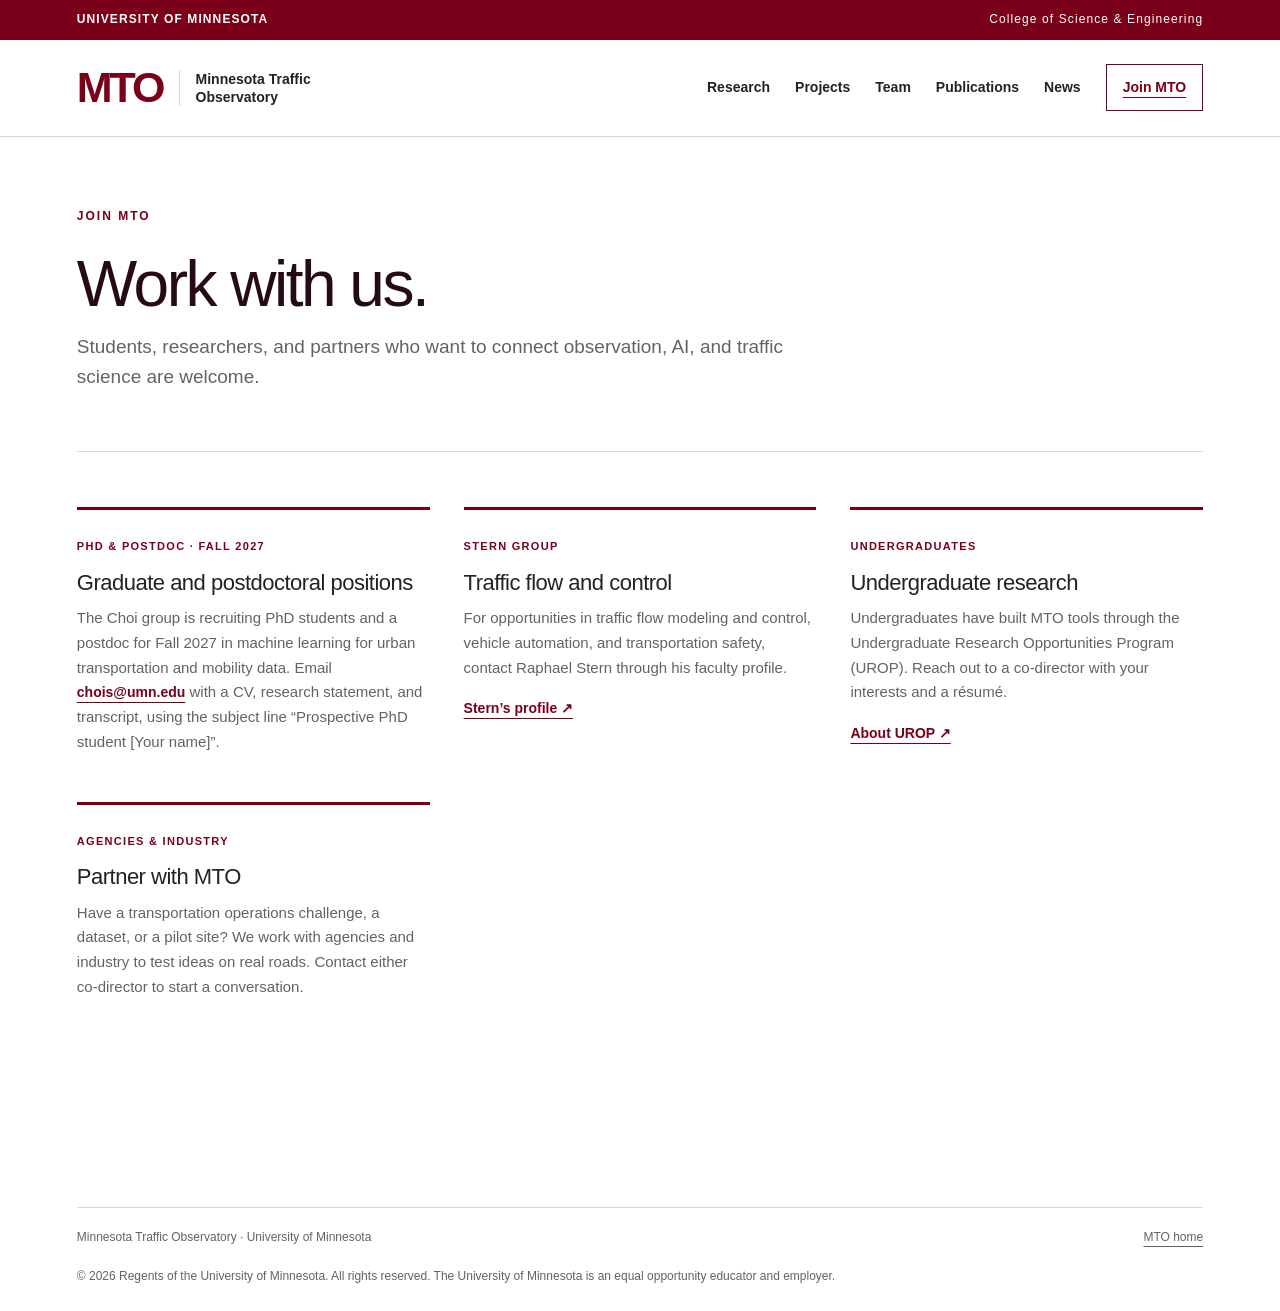
==== join.html @ 823ea44f "Add Projects, Team, Publications, News, and Join pages Content from both co-director groups: Choi-gr" ====
<!doctype html>
<html lang="en"><head><meta charset="utf-8"><meta name="viewport" content="width=device-width,initial-scale=1"><title>Join | Minnesota Traffic Observatory</title><meta name="description" content="Opportunities to join or partner with the Minnesota Traffic Observatory."><link rel="icon" type="image/svg+xml" href="data:image/svg+xml,%3Csvg xmlns='http://www.w3.org/2000/svg' viewBox='0 0 32 32'%3E%3Crect width='32' height='32' rx='5' fill='%237a0019'/%3E%3Cpath d='M8 24V8l8 10 8-10v16' fill='none' stroke='%23ffcc33' stroke-width='4'/%3E%3C/svg%3E"><link rel="stylesheet" href="style.css"></head>
<body><a class="skip" href="#main">Skip to content</a><div class="university"><div class="wrap"><a href="https://twin-cities.umn.edu/">UNIVERSITY OF MINNESOTA</a><span>College of Science &amp; Engineering</span></div></div>
<header><div class="wrap nav"><a class="brand" href="./"><b>MTO</b><span>Minnesota Traffic<br>Observatory</span></a><button class="menu" aria-expanded="false" aria-controls="navigation">Menu</button><nav id="navigation" aria-label="Main navigation"><a href="./#research">Research</a><a href="projects.html">Projects</a><a href="team.html">Team</a><a href="publications.html">Publications</a><a href="news.html">News</a><a class="nav-contact" href="join.html" aria-current="page">Join MTO</a></nav></div></header>
<main id="main">
<section class="wrap profile-head"><p class="eyebrow">JOIN MTO</p><h1>Work with us.</h1><p class="lead">Students, researchers, and partners who want to connect observation, AI, and traffic science are welcome.</p></section>
<div class="wrap page">
<div class="cards">
<article class="card"><span class="tag">PHD &amp; POSTDOC · FALL 2027</span><h3>Graduate and postdoctoral positions</h3><p>The Choi group is recruiting PhD students and a postdoc for Fall 2027 in machine learning for urban transportation and mobility data. Email <a href="mailto:chois@umn.edu">chois@umn.edu</a> with a CV, research statement, and transcript, using the subject line “Prospective PhD student [Your name]”.</p></article>
<article class="card"><span class="tag">STERN GROUP</span><h3>Traffic flow and control</h3><p>For opportunities in traffic flow modeling and control, vehicle automation, and transportation safety, contact Raphael Stern through his faculty profile.</p><a href="https://cse.umn.edu/cege/stern-raphael">Stern’s profile ↗</a></article>
<article class="card"><span class="tag">UNDERGRADUATES</span><h3>Undergraduate research</h3><p>Undergraduates have built MTO tools through the Undergraduate Research Opportunities Program (UROP). Reach out to a co-director with your interests and a résumé.</p><a href="https://ugresearch.umn.edu/opportunities/urop">About UROP ↗</a></article>
<article class="card"><span class="tag">AGENCIES &amp; INDUSTRY</span><h3>Partner with MTO</h3><p>Have a transportation operations challenge, a dataset, or a pilot site? We work with agencies and industry to test ideas on real roads. Contact either co-director to start a conversation.</p></article>
</div>
</div>
</main>
<footer><div class="wrap footer-bottom"><span>Minnesota Traffic Observatory · University of Minnesota</span><a href="./">MTO home</a></div><p class="wrap footer-legal">&copy; 2026 Regents of the University of Minnesota. All rights reserved. The University of Minnesota is an equal opportunity educator and employer.</p></footer><script src="script.js"></script></body></html>
---- style.css ----
:root{--maroon:#7a0019;--dark:#260b14;--gold:#ffcc33;--ink:#242125;--muted:#656167;--line:#ddd9db;--pale:#f5f4f4}*{box-sizing:border-box}html{scroll-behavior:smooth;scroll-padding-top:110px}body{margin:0;color:var(--ink);font-family:Arial,Helvetica,sans-serif;font-size:16px;line-height:1.65}a{color:inherit;text-underline-offset:5px}a:focus-visible,button:focus-visible,summary:focus-visible{outline:3px solid #d39c00;outline-offset:5px}.wrap{width:min(1280px,88%);margin:auto}.university{background:var(--maroon);color:#fff;font-size:12px;letter-spacing:1.1px}.university .wrap{display:flex;justify-content:space-between;padding:10px 0}.university a{text-decoration:none;font-weight:bold}header{background:#fff;position:sticky;top:0;z-index:20;border-bottom:1px solid var(--line)}.nav{display:flex;align-items:center;justify-content:space-between;min-height:96px;gap:24px}.brand{display:flex;align-items:center;gap:16px;text-decoration:none}.brand b{font-size:43px;line-height:1;letter-spacing:-3px;color:var(--maroon)}.brand b span{font-size:24px;color:#b28400;margin-left:3px}.brand>span{font-size:14px;line-height:1.3;font-weight:600;border-left:1px solid var(--line);padding-left:16px}nav{display:flex;align-items:center;gap:25px;font-size:14px;font-weight:600}nav a{text-decoration:none}nav a:hover{color:var(--maroon)}.nav-contact{border:1px solid var(--maroon);padding:11px 16px;color:var(--maroon)}.menu{display:none}.hero{position:relative;background:var(--dark);color:white;overflow:hidden}.hero-visual{position:absolute;inset:0;background:linear-gradient(90deg,rgba(38,11,20,.98) 0%,rgba(38,11,20,.87) 32%,rgba(38,11,20,.25) 75%,rgba(38,11,20,.15)),url("assets/hero.jpg");background-size:cover;background-position:center 70%}.hero-inner{position:relative;padding-top:72px}.eyebrow{font-size:12px;font-weight:bold;letter-spacing:2px;margin:0 0 25px;color:var(--maroon)}.gold{color:var(--gold)}h1,h2,h3,p{margin-top:0}h1{font-size:clamp(54px,6.5vw,90px);font-weight:500;letter-spacing:-4px;line-height:1.03;margin-bottom:28px}h1 em{font-family:Georgia,serif;font-weight:400;color:var(--gold)}.hero-copy{max-width:520px;font-size:18px;color:#eee4e7;line-height:1.7}.button{display:inline-block;text-decoration:none;padding:14px 23px;font-weight:bold;font-size:14px;margin-top:12px}.gold-button{background:var(--gold);color:var(--dark)}.button:hover{background:#ffdb68}.hero-bottom{margin-top:70px;display:flex;justify-content:space-between;border-top:1px solid #ffffff40;padding:23px 0;font-size:11px;letter-spacing:1.5px}.chapter-strip{background:#f3f0f1;border-bottom:1px solid var(--line)}.chapter-strip .wrap{display:flex;gap:24px;align-items:center;padding:21px 0}.chapter-tag{font-size:11px;font-weight:bold;letter-spacing:1px;color:var(--maroon);flex-shrink:0}.chapter-strip p{margin:0;font-size:15px}.chapter-strip a{margin-left:auto;font-size:13px;white-space:nowrap;color:var(--maroon)}.section{padding-top:100px;padding-bottom:100px}h2{font-size:clamp(33px,3.5vw,48px);font-weight:500;letter-spacing:-1.8px;line-height:1.15;margin-bottom:30px}.about{display:grid;grid-template-columns:1fr 1fr;gap:90px}.lead{font-size:21px;line-height:1.6}.about-copy>p:not(.lead){color:var(--muted)}.text-link{font-size:14px;font-weight:bold;color:var(--maroon)}.research{background:var(--pale)}.section-heading{display:flex;justify-content:space-between;gap:70px;align-items:end;margin-bottom:45px}.section-heading>p{max-width:370px;color:var(--muted)}.section-heading h2{margin-bottom:0}.research-grid{display:grid;grid-template-columns:repeat(3,1fr);background:#fff;border:1px solid var(--line)}.research-grid article{padding:32px;border-right:1px solid var(--line)}.research-grid article:last-child{border:0}.number{display:block;font-size:46px;font-family:Georgia,serif;color:var(--maroon);line-height:1;margin-bottom:40px}.topic{font-size:11px;font-weight:bold;letter-spacing:1.5px;color:var(--muted)}h3{font-size:26px;line-height:1.25;letter-spacing:-.5px;font-weight:500;margin:15px 0}.research-grid article>p{color:var(--muted);font-size:16px}details{margin-top:28px;border-top:1px solid var(--line);padding-top:17px}summary{cursor:pointer;font-size:14px;font-weight:bold;color:var(--maroon)}details p{font-size:15px;margin:16px 0 0;color:var(--muted)}.research-note{font-size:13px;color:var(--muted);margin:22px 0 0}.people{display:grid;grid-template-columns:1fr 1fr;gap:50px}.person{display:grid;grid-template-columns:170px 1fr;gap:25px}.portrait{height:230px;background:#e7e5e6;overflow:hidden}.portrait img{width:100%;height:100%;object-fit:cover;object-position:center top}.person-info .eyebrow{margin:0 0 8px;font-size:11px}.person h3{margin-top:0;font-size:27px}.position{font-size:14px;color:var(--maroon);margin-bottom:16px}.person-info>p:not(.eyebrow):not(.position){font-size:15px;color:var(--muted)}.person-links{display:flex;gap:18px;font-size:13px;font-weight:bold}.department{margin:45px 0 0;padding-top:23px;border-top:1px solid var(--line);font-size:13px;color:var(--muted)}.legacy{background:var(--maroon);color:white;padding:80px 0}.legacy-inner{display:grid;grid-template-columns:1fr 1fr;gap:90px}.legacy p:not(.eyebrow){color:#eadce0}.light-link{font-size:14px;color:var(--gold)}.resources{display:grid;grid-template-columns:repeat(3,1fr);gap:30px}.resources>a{text-decoration:none;border-top:3px solid var(--maroon);padding:25px 0}.resources>a:hover h3{text-decoration:underline}.resources span{font-size:11px;letter-spacing:1.3px;color:var(--maroon);font-weight:bold}.resources h3{font-size:24px}.resources p{color:var(--muted);font-size:15px}.connect{background:var(--gold);padding:70px 0}.connect-inner{display:grid;grid-template-columns:1.4fr 1fr;gap:100px;align-items:center}.connect h2{color:var(--dark)}.connect p:not(.eyebrow){max-width:580px}.contact-links{display:grid;gap:16px}.contact-links a{padding:20px;border:1px solid #260b1455;text-decoration:none;font-size:15px;font-weight:bold}.contact-links a:hover{background:#ffffff40}footer{padding:50px 0 0}.footer-top{display:flex;justify-content:space-between;align-items:start;gap:30px}.footer-top p,.footer-top>a:last-child{font-size:13px;color:var(--muted)}.footer-bottom{border-top:1px solid var(--line);margin-top:40px;padding:20px 0;display:flex;justify-content:space-between;font-size:12px;color:var(--muted)}.skip{position:fixed;top:-100px;left:15px;z-index:100;background:white;padding:10px}.skip:focus{top:10px}@media(min-width:1500px){.hero-inner{padding-top:90px}}@media(max-width:1050px){nav{gap:14px}.brand>span{display:none}.people{gap:30px}.person{grid-template-columns:130px 1fr}.portrait{height:190px}.about,.legacy-inner{gap:45px}.connect-inner{gap:40px}}@media(max-width:760px){.wrap{width:88%}.university .wrap>span{display:none}.nav{min-height:78px}.brand>span{display:block}.brand b{font-size:35px}.menu{display:block;border:1px solid var(--line);background:#fff;padding:10px 15px;color:var(--maroon);font:inherit;font-size:14px}nav{display:none;position:absolute;top:78px;left:0;right:0;background:#fff;padding:25px 6%;box-shadow:0 10px 20px #0001}nav.open{display:flex;flex-direction:column;align-items:stretch;gap:20px}.hero-inner{padding-top:50px}h1{font-size:57px;letter-spacing:-2.5px}.hero-copy{font-size:17px}.hero-bottom{margin-top:48px;font-size:10px}.hero-bottom span:last-child{display:none}.chapter-strip .wrap{display:block}.chapter-tag{display:block;margin-bottom:8px}.chapter-strip p{margin-bottom:8px}.section{padding-top:65px;padding-bottom:65px}.about,.legacy-inner,.connect-inner{grid-template-columns:1fr;gap:20px}.section-heading{display:block;margin-bottom:30px}.section-heading>p{margin-top:24px;max-width:none}.research-grid{grid-template-columns:1fr}.research-grid article{border-right:0;border-bottom:1px solid var(--line)}.number{margin-bottom:25px}.people{grid-template-columns:1fr;gap:40px}.person{grid-template-columns:120px 1fr;gap:20px}.portrait{height:170px}.person h3{font-size:25px}.person-links{flex-wrap:wrap;gap:12px}.resources{grid-template-columns:1fr;gap:12px}.legacy{padding:60px 0}.connect{padding:55px 0}.footer-top{flex-wrap:wrap}.footer-bottom{display:block}.footer-bottom span{display:block;margin-top:8px}}@media(prefers-reduced-motion:reduce){html{scroll-behavior:auto}}
.footer-legal{font-size:12px;color:var(--muted);margin:0 auto;padding:0 0 24px}
.profile-head{padding:70px 0 40px;border-bottom:1px solid var(--line)}.profile-head h1{color:var(--dark);font-size:clamp(44px,5vw,68px);letter-spacing:-2.5px;margin-bottom:14px}.profile-head .lead{max-width:760px;color:var(--muted);font-size:19px}.profile{display:grid;grid-template-columns:1fr 260px;gap:70px;padding-top:55px;padding-bottom:80px}.profile h2{font-size:28px;letter-spacing:-.5px;font-weight:500;margin:40px 0 14px}.profile h2:first-child{margin-top:0}.profile ul{padding-left:18px;color:var(--muted)}.profile li{margin-bottom:8px}.profile li strong{color:var(--ink)}.facts img{width:200px;display:block;margin-bottom:22px}.facts dl{font-size:14px;margin:0 0 20px}.facts dt{font-size:11px;font-weight:bold;letter-spacing:1.3px;color:var(--maroon);margin-top:14px}.facts dd{margin:2px 0 0}.facts a{display:block;font-size:14px;font-weight:bold;color:var(--maroon);margin-bottom:8px}.back{font-size:14px;font-weight:bold;color:var(--maroon)}@media(max-width:760px){.profile{grid-template-columns:1fr;gap:30px}.facts{order:-1}}
.page{padding-top:55px;padding-bottom:80px}.page>h2,.page .cards+h2{font-size:28px;letter-spacing:-.5px;font-weight:500;margin:50px 0 18px}.page>h2:first-child{margin-top:0}.cards{display:grid;grid-template-columns:repeat(auto-fill,minmax(290px,1fr));gap:10px 34px}.card{border-top:3px solid var(--maroon);padding:22px 0}.card .tag{font-size:11px;letter-spacing:1.3px;color:var(--maroon);font-weight:bold}.card h3{font-size:22px;margin:10px 0}.card p{color:var(--muted);font-size:15px}.card>a,.card p a{font-size:14px;font-weight:bold;color:var(--maroon)}.member h3{font-size:20px;margin:0 0 4px}.member h3 a{color:var(--maroon)}.member .position{font-size:14px;color:var(--maroon);margin-bottom:8px}.alumni{margin-top:45px;border-top:1px solid var(--line);padding-top:18px}.alumni ul{color:var(--muted);font-size:15px}.note{color:var(--muted);font-size:15px}.note a{color:var(--maroon);font-weight:bold}.pubs{list-style:none;padding:0;margin:0}.pubs li{padding:16px 0;border-bottom:1px solid var(--line)}.pubs .t{display:block;font-weight:bold;margin-bottom:4px}.pubs .t a{text-decoration:none}.pubs .t a:hover{color:var(--maroon);text-decoration:underline}.pubs .m{font-size:14px;color:var(--muted)}.grp{display:inline-block;font-size:10px;letter-spacing:1.2px;font-weight:bold;color:var(--maroon);border:1px solid;padding:0 6px;margin-left:8px}.news{list-style:none;padding:0;margin:0;max-width:900px}.news li{display:grid;grid-template-columns:120px 1fr;gap:24px;padding:22px 0;border-bottom:1px solid var(--line)}.news time{font-size:13px;font-weight:bold;color:var(--maroon);letter-spacing:.5px}.news h3{font-size:20px;margin:0 0 6px}.news p{color:var(--muted);margin:0}.news a{color:var(--maroon);font-weight:bold;font-size:14px}nav a[aria-current]{color:var(--maroon);text-decoration:underline}@media(max-width:760px){.news li{grid-template-columns:1fr;gap:4px}}
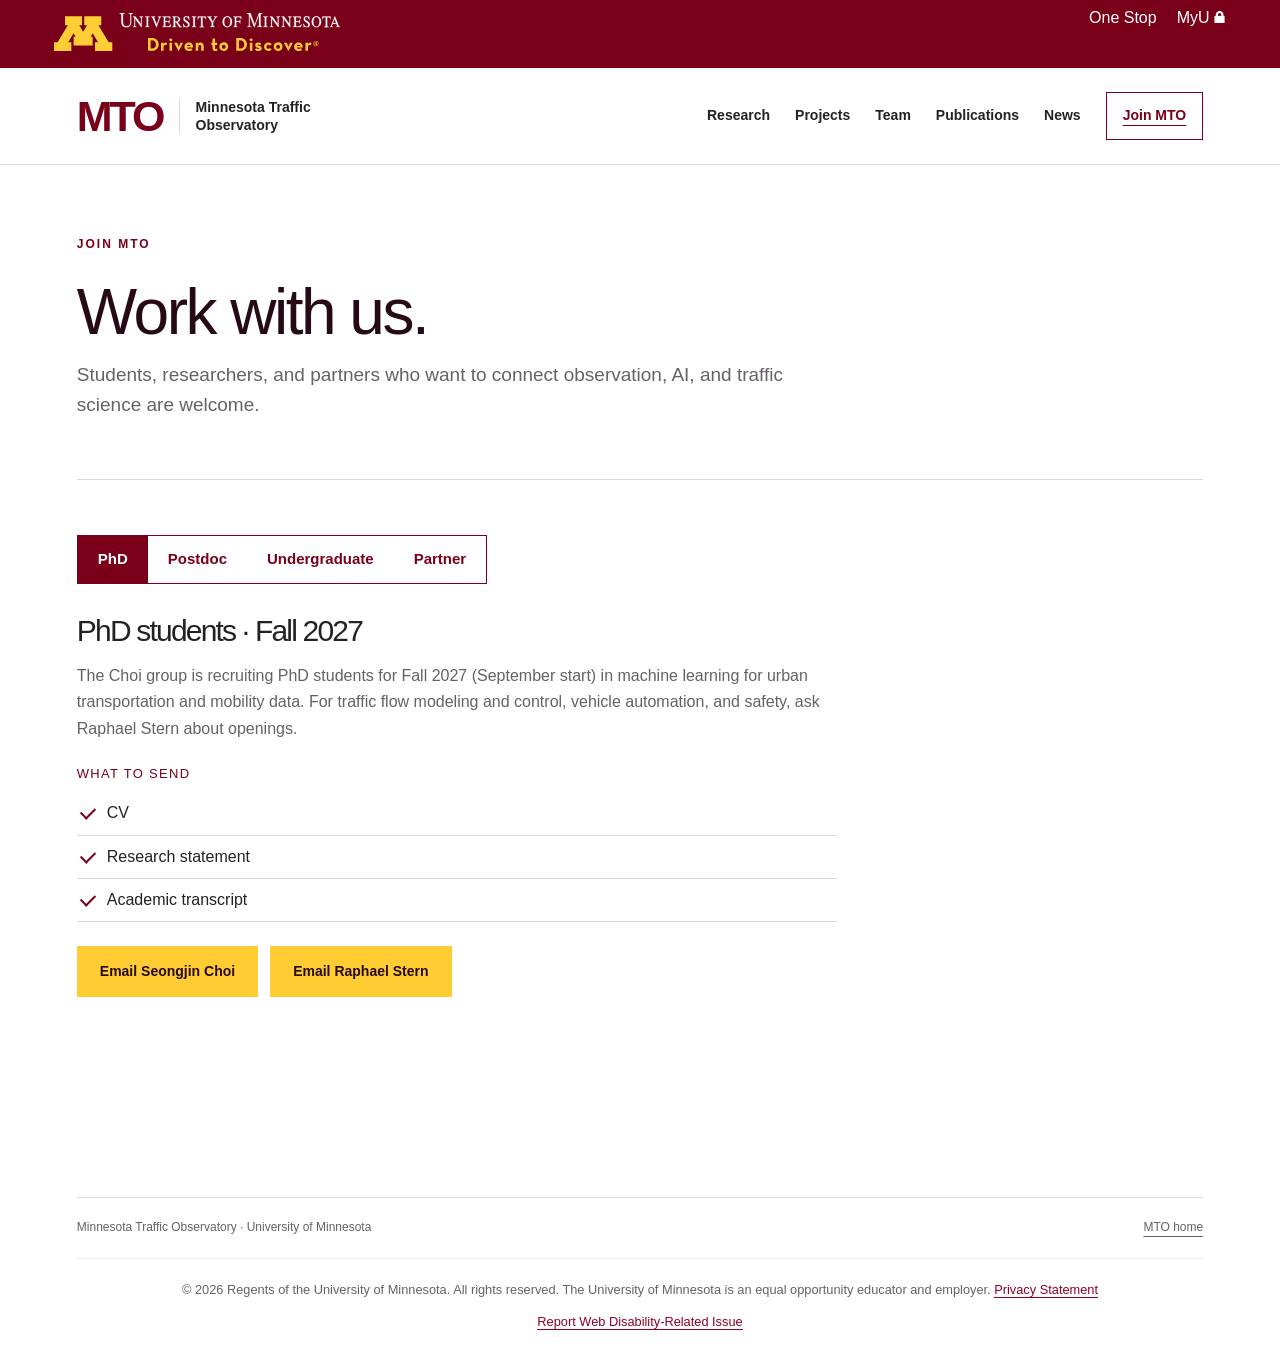
==== commit 97b92152: "UMN official header/footer; verified BibTeX; Join selector; collapsed completed projects - UMN (UMar" ====
--- a/join.html
+++ b/join.html
@@ -1,16 +1,23 @@
 <!doctype html>
-<html lang="en"><head><meta charset="utf-8"><meta name="viewport" content="width=device-width,initial-scale=1"><title>Join | Minnesota Traffic Observatory</title><meta name="description" content="Opportunities to join or partner with the Minnesota Traffic Observatory."><link rel="icon" type="image/svg+xml" href="data:image/svg+xml,%3Csvg xmlns='http://www.w3.org/2000/svg' viewBox='0 0 32 32'%3E%3Crect width='32' height='32' rx='5' fill='%237a0019'/%3E%3Cpath d='M8 24V8l8 10 8-10v16' fill='none' stroke='%23ffcc33' stroke-width='4'/%3E%3C/svg%3E"><link rel="stylesheet" href="style.css"></head>
-<body><a class="skip" href="#main">Skip to content</a><div class="university"><div class="wrap"><a href="https://twin-cities.umn.edu/">UNIVERSITY OF MINNESOTA</a><span>College of Science &amp; Engineering</span></div></div>
+<html lang="en"><head><meta charset="utf-8"><meta name="viewport" content="width=device-width,initial-scale=1"><title>Join | Minnesota Traffic Observatory</title><meta name="description" content="Opportunities to join or partner with the Minnesota Traffic Observatory."><link rel="icon" type="image/svg+xml" href="data:image/svg+xml,%3Csvg xmlns='http://www.w3.org/2000/svg' viewBox='0 0 32 32'%3E%3Crect width='32' height='32' rx='5' fill='%237a0019'/%3E%3Cpath d='M8 24V8l8 10 8-10v16' fill='none' stroke='%23ffcc33' stroke-width='4'/%3E%3C/svg%3E"><link rel="stylesheet" href="assets/umnhf/css/2015-tc.css"><link rel="stylesheet" href="style.css"></head>
+<body><header class="umnhf umnhf-background-maroon" id="umnhf-h" role="banner">
+<div id="skipLinks"><a href="#main">Main content</a></div>
+<div class="printer"><div class="left"></div><div class="right"><strong>University of Minnesota</strong><br>http://twin-cities.umn.edu/<br>612-625-5000</div></div>
+<div class="umnhf" id="umnhf-h-mast"><a class="umnhf" id="umnhf-h-logo" href="https://twin-cities.umn.edu/"><span>Go to the U of M home page</span></a>
+<ul class="umnhf" id="umnhf-h-ql"><li><a href="https://onestop.umn.edu/">One Stop</a></li><li class="umnhf"><a href="https://www.myu.umn.edu/">MyU <span></span></a></li></ul>
+<button class="umnhf" id="umnhf-m-search">Search</button></div>
+<div class="umnhf" id="umnhf-h-search" role="search"><script>(function(){var cx='002834015805923805805:c-0k--9bdkk';var g=document.createElement('script');g.async=true;g.src='https://cse.google.com/cse.js?cx='+cx;var s=document.getElementsByTagName('script')[0];s.parentNode.insertBefore(g,s);})();</script><gcse:searchbox-only></gcse:searchbox-only></div>
+</header>
 <header><div class="wrap nav"><a class="brand" href="./"><b>MTO</b><span>Minnesota Traffic<br>Observatory</span></a><button class="menu" aria-expanded="false" aria-controls="navigation">Menu</button><nav id="navigation" aria-label="Main navigation"><a href="./#research">Research</a><a href="projects.html">Projects</a><a href="team.html">Team</a><a href="publications.html">Publications</a><a href="news.html">News</a><a class="nav-contact" href="join.html" aria-current="page">Join MTO</a></nav></div></header>
 <main id="main">
 <section class="wrap profile-head"><p class="eyebrow">JOIN MTO</p><h1>Work with us.</h1><p class="lead">Students, researchers, and partners who want to connect observation, AI, and traffic science are welcome.</p></section>
 <div class="wrap page">
-<div class="cards">
-<article class="card"><span class="tag">PHD &amp; POSTDOC · FALL 2027</span><h3>Graduate and postdoctoral positions</h3><p>The Choi group is recruiting PhD students and a postdoc for Fall 2027 in machine learning for urban transportation and mobility data. Email <a href="mailto:chois@umn.edu">chois@umn.edu</a> with a CV, research statement, and transcript, using the subject line “Prospective PhD student [Your name]”.</p></article>
-<article class="card"><span class="tag">STERN GROUP</span><h3>Traffic flow and control</h3><p>For opportunities in traffic flow modeling and control, vehicle automation, and transportation safety, contact Raphael Stern through his faculty profile.</p><a href="https://cse.umn.edu/cege/stern-raphael">Stern’s profile ↗</a></article>
-<article class="card"><span class="tag">UNDERGRADUATES</span><h3>Undergraduate research</h3><p>Undergraduates have built MTO tools through the Undergraduate Research Opportunities Program (UROP). Reach out to a co-director with your interests and a résumé.</p><a href="https://ugresearch.umn.edu/opportunities/urop">About UROP ↗</a></article>
-<article class="card"><span class="tag">AGENCIES &amp; INDUSTRY</span><h3>Partner with MTO</h3><p>Have a transportation operations challenge, a dataset, or a pilot site? We work with agencies and industry to test ideas on real roads. Contact either co-director to start a conversation.</p></article>
-</div>
+<div class="swap join"><div class="seg join-seg" role="group" aria-label="I am interested in"><button type="button" data-show="phd" aria-pressed="true">PhD</button><button type="button" data-show="postdoc" aria-pressed="false">Postdoc</button><button type="button" data-show="undergrad" aria-pressed="false">Undergraduate</button><button type="button" data-show="partner" aria-pressed="false">Partner</button></div><section class="join-panel" id="phd" data-view="phd"><h2>PhD students · Fall 2027</h2><p>The Choi group is recruiting PhD students for Fall 2027 (September start) in machine learning for urban transportation and mobility data. For traffic flow modeling and control, vehicle automation, and safety, ask Raphael Stern about openings.</p><h3>What to send</h3><ul class="check"><li>CV</li><li>Research statement</li><li>Academic transcript</li></ul><div class="join-btns"><a class="button gold-button" href="mailto:chois@umn.edu?subject=Prospective%20PhD%20student%20%5BYour%20name%5D">Email Seongjin Choi</a><a class="button gold-button" href="mailto:rstern@umn.edu?subject=Prospective%20PhD%20student%20%5BYour%20name%5D">Email Raphael Stern</a></div></section><section class="join-panel" id="postdoc" data-view="postdoc"><h2>Postdoctoral researcher · Fall 2027</h2><p>The Choi group is recruiting a postdoctoral researcher for Fall 2027 in machine learning for urban transportation and mobility data.</p><h3>What to send</h3><ul class="check"><li>CV</li><li>Research statement</li></ul><div class="join-btns"><a class="button gold-button" href="mailto:chois@umn.edu?subject=Prospective%20postdoc%20%5BYour%20name%5D">Email Seongjin Choi</a></div></section><section class="join-panel" id="undergrad" data-view="undergrad"><h2>Undergraduate research</h2><p>University of Minnesota undergraduates have built MTO tools, such as TMC-Agent and HighwayVLM, through the <a href="https://ugresearch.umn.edu/opportunities/urop">Undergraduate Research Opportunities Program (UROP)</a>. Reach out to a co-director with your interests.</p><h3>What to send</h3><ul class="check"><li>Résumé</li><li>A few lines on the topics that interest you</li></ul><div class="join-btns"><a class="button gold-button" href="mailto:chois@umn.edu?subject=Undergraduate%20research%20%5BYour%20name%5D">Email Seongjin Choi</a><a class="button gold-button" href="mailto:rstern@umn.edu?subject=Undergraduate%20research%20%5BYour%20name%5D">Email Raphael Stern</a></div></section><section class="join-panel" id="partner" data-view="partner"><h2>Agencies and industry</h2><p>Have a transportation operations challenge, a dataset, or a pilot site? MTO works with agencies and industry, including MnDOT, to test ideas on real roads.</p><h3>What to send</h3><ul class="check"><li>A short description of the problem or opportunity</li><li>Any data, sites, or timelines involved</li></ul><div class="join-btns"><a class="button gold-button" href="mailto:chois@umn.edu,rstern@umn.edu?subject=Collaboration%3A%20%5Btopic%5D">Email both co-directors</a></div></section></div>
 </div>
 </main>
-<footer><div class="wrap footer-bottom"><span>Minnesota Traffic Observatory · University of Minnesota</span><a href="./">MTO home</a></div><p class="wrap footer-legal">&copy; 2026 Regents of the University of Minnesota. All rights reserved. The University of Minnesota is an equal opportunity educator and employer.</p></footer><script src="script.js"></script></body></html>
+<footer><div class="wrap footer-bottom"><span>Minnesota Traffic Observatory · University of Minnesota</span><a href="./">MTO home</a></div></footer>
+<footer id="umnhf-f" class="umnhf" role="contentinfo">
+<nav id="umnhf-f-myu"><h3 class="umnhf-f-title visually-hidden">For Students, Faculty, and Staff</h3><ul><li><a href="https://onestop.umn.edu/">One Stop</a></li><li><a href="https://www.myu.umn.edu/">My U <span></span></a></li></ul></nav>
+<small>&copy; <span id="cdate">2026</span> Regents of the University of Minnesota. All rights reserved. The University of Minnesota is an equal opportunity educator and employer. <a href="https://privacy.umn.edu">Privacy Statement</a></small>
+<small><a href="https://oit-drupal-prd-web.oit.umn.edu/indexAccess.php?ref_url=https://umn-cse-mto.github.io/">Report Web Disability-Related Issue</a></small>
+</footer><script src="script.js"></script><script src="toggle.js"></script><script src="assets/umnhf/js/umnhf-2015.js" defer></script></body></html>
--- a/assets/umnhf/css/2015-tc.css
+++ b/assets/umnhf/css/2015-tc.css
@@ -0,0 +1,999 @@
+/* Alternate Header Styles */
+/* Unit footer styles */
+div, header, footer, section, address, nav, main {
+  box-sizing: border-box;
+}
+html {
+  -ms-text-size-adjust: 100%;
+  -webkit-text-size-adjust: 100%;
+}
+body {
+  margin: 0;
+}
+.visually-hidden {
+  position: absolute;
+  overflow: hidden;
+  clip: rect(0, 0, 0, 0);
+  width: 1px;
+  height: 1px;
+  margin: -1px;
+  padding: 0;
+  border: 0 none;
+}
+#umnhf-h.umnhf, #umnhf-f.umnhf, #umnhf-alt.umnhf, #umnhf-uf.umnhf, #umnhf-h-ma, #umn-main {
+  position: static;
+  z-index: auto;
+  top: auto;
+  right: auto;
+  bottom: auto;
+  left: auto;
+  visibility: visible;
+  float: none;
+  clear: none;
+  overflow: visible;
+  width: 1200px;
+  min-width: 0;
+  max-width: none;
+  height: auto;
+  min-height: 0;
+  max-height: none;
+  margin: 0 auto;
+  padding: 0;
+  text-align: left;
+  white-space: normal;
+  text-decoration: none;
+  text-indent: 0;
+  letter-spacing: normal;
+  text-transform: none;
+  border: none;
+  background: none;
+  font-family: 'Open Sans', sans-serif;
+  line-height: 20px;
+}
+.printer {
+  display: none;
+}
+#skipLinks a {
+  position: absolute;
+  left: -10000px;
+  top: auto;
+  width: 1px;
+  height: 1px;
+  overflow: hidden;
+  color: #7a0019;
+  font-family: 'Open Sans', sans-serif;
+  font-size: 14px;
+}
+#skipLinks a:focus {
+  width: 110px;
+  height: auto;
+  background-color: white;
+  border-bottom-right-radius: 0.4em;
+  border-bottom-left-radius: 0.4em;
+  padding: 0.2em;
+  border: 1px solid #000;
+  border-top: none;
+  position: fixed;
+  top: 0;
+  left: 50%;
+  margin-left: -55px;
+  text-align: center;
+  z-index: 9999;
+}
+@media screen and (max-width: 1200px) {
+  #umnhf-h.umnhf, #umnhf-f.umnhf, #umnhf-alt.umnhf, #umnhf-uf.umnhf, #umnhf-h-ma, #umn-main {
+    width: 100%;
+    margin: 0;
+  }
+}
+@media print {
+  #umnhf-h.umnhf, #umnhf-f.umnhf, #umnhf-alt.umnhf, #umnhf-uf.umnhf, #umnhf-h-ma, #umn-main {
+    width: 100%;
+    margin: 0;
+  }
+  #umnhf-h .umnhf {
+    padding: 0 15px;
+    background-color: #fff;
+  }
+  .printer {
+    display: block;
+    width: 100%;
+    background-color: #fff;
+  }
+  .printer .right {
+    padding-bottom: 10px;
+    text-align: right;
+  }
+  .printer .left {
+    float: left;
+  }
+  .printer .left:after {
+    content: url(../img/sprites/tc/D2D-print.png);
+  }
+  #umnhf-h .umnhf {
+    display: none;
+  }
+}
+#umnhf-h {
+  zoom: 1;
+}
+#umnhf-h.umnhf {
+  position: relative;
+  min-height: 64px;
+  background-color: #7a0019;
+}
+#umnhf-h:before, #umnhf-h:after {
+  display: table;
+  content: "";
+}
+#umnhf-h:after {
+  clear: both;
+}
+#umnhf-h a.umnhf:link, #umnhf-h a.umnhf:visited, #umnhf-h a.umnhf:hover, #umnhf-h a.umnhf:active {
+  text-decoration: underline;
+  color: #7a0019;
+}
+#umnhf-h a.umnhf:hover {
+  color: #669;
+}
+#umnhf-h-mast {
+  position: relative;
+  min-height: 64px;
+  margin: 0 auto;
+  background: #7a0019;
+}
+#umnhf-h-logo {
+  display: block;
+  float: left;
+  overflow: hidden;
+  width: 288px;
+  height: 38px;
+  margin: 13px 10px 13px 54px;
+  white-space: nowrap;
+  text-indent: 100%;
+  background-size: 288px 38px;
+  /*
+      @include retina {
+        background: transparent url("../img/sprites/tc/D2D-mrn-blk@2x.png") 0 0 no-repeat;
+        background-size: 288px auto;
+      }
+      */
+  background: transparent url("../img/sprites/tc/D2D-gld-wht.svg") 0 0 no-repeat;
+}
+#umnhf-h-c.umnhf {
+  position: relative;
+  top: -7px;
+  display: block;
+  clear: both;
+  width: 40%;
+  margin: -5px 0 5px 0;
+  list-style-type: none;
+}
+#umnhf-h-c.umnhf li {
+  display: inline-block;
+  padding: 0 15px;
+  text-align: center;
+}
+#umnhf-h-c.umnhf li a {
+  text-decoration: none;
+  color: #fff;
+  font-weight: 300;
+}
+#umnhf-h-c.umnhf li a:hover, #umnhf-h-c.umnhf li a:active, #umnhf-h-c.umnhf li a:focus {
+  text-decoration: underline;
+}
+#umnhf-h-c.umnhf li a.home {
+  font-weight: 600;
+}
+#umnhf-h-ql {
+  position: absolute;
+  top: 8px;
+  right: 54px;
+  width: auto;
+  margin: 0;
+  list-style-type: none;
+  color: #fff;
+  font-weight: 100;
+}
+#umnhf-h-ql li {
+  margin: 0;
+  display: inline-block;
+  margin-left: 1.25rem;
+}
+#umnhf-h-ql li a {
+  text-decoration: none;
+  font-weight: 100;
+  color: #fff;
+}
+#umnhf-h-ql li a:focus {
+  outline: 2px solid #fc3;
+  outline-offset: 2px;
+  background-color: transparent;
+}
+#umnhf-h-ql li a:hover, #umnhf-h-ql li a:active, #umnhf-h-ql li a:focus {
+  text-decoration: underline;
+}
+#umnhf-h-ql span {
+  display: inline-block;
+  width: 12px;
+  height: 12px;
+  background: transparent url("../img/sprites/lock-search-g.png") 0 0 no-repeat;
+}
+.umnhf-background-maroon #umnhf-h-ql span {
+  background: transparent url("../img/sprites/lock-search-wht.png") 0 0 no-repeat;
+  background-size: 22px 34px;
+  background-position: 0 0;
+}
+#umnhf-m-search {
+  position: absolute;
+  overflow: hidden;
+  clip: rect(0 0 0 0);
+  width: 1px;
+  height: 1px;
+  margin: -1px;
+  padding: 0;
+  border: 0;
+}
+#umnhf-h-search {
+  position: absolute;
+  top: 30px;
+  right: 54px;
+  width: 249px;
+  height: 22px;
+}
+#umnhf-h-search label.umnhf {
+  display: none;
+}
+.mobile input[type="text"] {
+  -webkit-appearance: none;
+  -moz-border-radius: 0;
+  border-radius: 0;
+}
+#umnhf-h-st {
+  position: absolute;
+  right: 30px;
+  width: 175px;
+  height: 22px;
+  padding-left: 3px;
+  cursor: text;
+  color: #8a8a8a;
+  border: 0;
+  background-color: #fff;
+  font-size: 0.77778rem;
+  line-height: 18px;
+  -webkit-appearance: none;
+  -moz-border-radius: 0;
+  border-radius: 0;
+}
+#umnhf-h-sb {
+  position: absolute;
+  top: 0;
+  right: 0;
+  overflow: hidden;
+  width: 22px;
+  height: 22px;
+  cursor: pointer;
+  white-space: nowrap;
+  color: #7a0019;
+  border: 0;
+  font: bold 0.925em/1.35em arial, helvetica, clean, sans-serif;
+  background: transparent url("../img/sprites/lock-search-g.png") 0 -12px no-repeat;
+}
+@media only screen and (-webkit-min-device-pixel-ratio: 1.25), (min-resolution: 192dpi) {
+  #umnhf-h-sb {
+    background: transparent url("../img/sprites/lock-search-g@2x.png") 0 -12px no-repeat;
+    background-size: 22px 34px;
+  }
+}
+@media (max-width: 775px) {
+  #umnhf-h-logo {
+    margin-left: 17px;
+  }
+  #umnhf-h-ql {
+    display: none;
+  }
+  #umnhf-h-search {
+    right: 17px;
+  }
+}
+@media screen and (max-width: 674px) {
+  #umnhf-h-search {
+    width: 184px;
+  }
+}
+@media all and (max-width: 609px) {
+  #umnhf-h-mast {
+    height: 35px;
+    min-height: 50px;
+  }
+  #umnhf-h-logo {
+    margin: 17px 0 0 17px;
+  }
+  #umnhf-h-cl, #umnhf-h-ql {
+    display: none;
+  }
+  #umnhf-h-search {
+    position: relative;
+    top: auto;
+    right: auto;
+    display: block;
+    width: 226px;
+    margin: 10px 0 10px 17px;
+  }
+  #umnhf-h-search, #umnhf-h-sb {
+    display: none;
+  }
+  #umnhf-h-mast {
+    position: relative;
+    height: 50px;
+    background-position: left bottom;
+  }
+  #umnhf-h-logo {
+    display: block;
+    /* background-position: 0 -38px; */
+    height: 29px;
+    width: 246px;
+    /* background-position: 0 -37px; */
+  }
+  #umnhf-h-search.mobile {
+    position: relative;
+    top: auto;
+    right: auto;
+    display: block;
+    width: 225px;
+    height: 30px;
+    margin: 10px 0 5px 17px;
+  }
+  #umnhf-m-search {
+    position: absolute;
+    top: 17px;
+    right: 17px;
+    display: block;
+    clip: auto;
+    width: auto;
+    height: auto;
+    padding: 5px 6px 4px;
+    cursor: pointer;
+    text-align: left;
+    white-space: nowrap;
+    font: bold 0.925em/1.35em arial, helvetica, clean, sans-serif;
+    -moz-border-radius: 4px;
+    border-radius: 4px;
+    color: #ffd75f;
+    background-color: #7a0019;
+  }
+  #umnhf-m-search.mobile {
+    display: none;
+  }
+  #umnhf-h .umnhf-m-cancel {
+    color: #333;
+  }
+  #umnhf-h-st {
+    display: block;
+    width: 192px;
+  }
+  #umnhf-h-sb {
+    right: 0;
+    display: block;
+  }
+}
+@media all and (max-width: 380px) {
+  /********************\
+  CSE search box
+  This file styles the CSE search form in the header
+  It overwrites and adds to the basic styles from 2015-tc.css
+\********************/
+  /* make the header a little taller */  #umnhf-m-search .mobile {
+    position: absolute;
+    top: 13px;
+    right: 10px;
+    left: auto;
+    width: auto;
+    height: auto;
+    -moz-border-radius: 4px;
+    border-radius: 4px;
+  }
+  #umnhf-m-search {
+    right: 10px;
+  }
+}
+#umnhf-h-mast {
+  min-height: 68px;
+  /* move the search form down a bit */
+}
+#umnhf-h-search {
+  top: 32px;
+  height: auto;
+  /* standardize the search box */
+}
+#umnhf-h-search form.gsc-search-box {
+  border: none;
+  background: white;
+  transition: all 0.3s ease-in-out;
+  font-size: 18px !important;
+  font-family: inherit, sans-serif !important;
+  padding: 0px !important;
+  margin-bottom: 0;
+  /* add some padding */
+}
+#umnhf-h-search .cse .gsc-search-button-v2, .gsc-search-button-v2 {
+  padding: 8px 10px !important;
+  border-radius: 0 !important;
+  /* remove gap between search box and the button */
+}
+#umnhf-h-search .gsc-search-box-tools .gsc-search-box .gsc-input {
+  padding-right: 0 !important;
+  padding-left: 0.25em !important;
+  background: none !important;
+  text-indent: 0px !important;
+  /* standardize the table elements */
+}
+#umnhf-h-search table, #umnhf-h-search table * {
+  border: none !important;
+  box-shadow: none !important;
+  margin: 0;
+  padding: 0;
+  line-height: auto !important;
+  /* give the clear X a fixed width so it doesn't float */
+}
+td.gsib_b {
+  width: 20px !important;
+  /* style the drop-down completion menu */
+}
+table.gssb_c {
+  margin: 0;
+}
+table.gsc-completion-container {
+  font-family: 'Open Sans', sans-serif;
+}
+table.gsc-completion-container tbody tr:nth-child(2n) {
+  background: none;
+  border: none;
+}
+body {
+  font-family: 'Open Sans', sans-serif;
+}
+#umnhf-alt.umnhf {
+  min-height: 184px;
+}
+#umnhf-alt.umnhf #umnhf-alt-sn {
+  float: left;
+}
+#umnhf-alt-sn {
+  width: 70%;
+  padding: 18px 18px 18px 60px;
+}
+p.prefix-name {
+  color: #777677;
+  border: none;
+  transition: none;
+  font-size: 18px;
+  line-height: 1.35;
+  margin: 0 0 2px 0;
+}
+p.prefix-name a, p.prefix-name a:link  {
+  color: #777677;
+  border-bottom: none;
+  text-decoration: none;
+}
+p.prefix-name a:hover {
+  border-bottom: 1px solid #333;
+  background: #f0efee;
+  transition: all 400ms ease-in-out;
+}
+a:focus {
+  background-color: #ffd75f;
+}
+h1.sitename {
+  font-size: 26px;
+  color: #7a0019;
+  margin: 0 0 2px 0;
+  line-height: 1.142307722;
+  font-weight: 600;
+}
+h1.sitename a, h1.sitename a:link  {
+  color: #7a0019;
+  border-bottom: none;
+  text-decoration: none;
+}
+a {
+  color: #900021;
+}
+#umnhf-alt-n {
+  float: right;
+  width: 30%;
+  height: 184px;
+  padding-right: 54px;
+}
+#umnhf-alt-n ul {
+  height: 184px;
+  padding: 0;
+  list-style-type: none;
+  text-align: right;
+  font-weight: 300;
+}
+#umnhf-alt-n li {
+  display: inline-block;
+  width: 50%;
+  text-align: left;
+}
+#umnhf-alt-n a {
+  display: inline-block;
+  box-sizing: border-box;
+  width: 100%;
+  font-weight: 300;
+  padding: 0.5em;
+  line-height: 20px;
+}
+#umnhf-alt-n a:link, #umnhf-alt-n a:active, #umnhf-alt-n a:visited {
+  -webkit-transition: background-color 0.3s, border-color 0.3s;
+  transition: background-color 0.3s, border-color 0.3s;
+  text-decoration: none;
+  color: #404d5b;
+  border-bottom: none;
+  font-size: 16px;
+}
+#umnhf-alt-n a:hover, #umnhf-alt-n a:focus {
+  background-color: #dbdbdb;
+}
+#umnhf-alt-n a.active {
+  color: #7a0019;
+  font-weight: 500;
+  background-color: #f0efee;
+}
+#umnhf-alt-n a.active:hover {
+  background-color: #dbdbdb;
+}
+.display-after-menu-collapse.umnhf {
+  display: none;
+}
+@media (max-width: 775px) {
+  .display-after-menu-collapse.umnhf {
+    display: block;
+    width: 100%;
+    cursor: pointer;
+    text-align: center;
+    color: #fff;
+    background-color: #333;
+    font: 300 normal normal 28px/50px Helvetica, "Helvetica Neue", "Futura", Verdana, "Geneva", sans-serif;
+  }
+}
+@media screen and (max-width: 1152px) {
+  #umnhf-alt.umnhf {
+    width: 100%;
+    padding: 0;
+  }
+  #umnhf-alt-sn {
+    width: 60%;
+  }
+  #umnhf-alt-n {
+    width: 40%;
+  }
+}
+@media (max-width: 775px) {
+  #umnhf-alt.umnhf {
+    min-height: auto;
+  }
+  #umnhf-alt-sn {
+    padding-left: 17px;
+    width: 100%;
+  }
+  #umnhf-alt-n {
+    display: none;
+    float: none;
+    width: 100%;
+    height: auto;
+    padding: 0;
+  }
+  #umnhf-alt-n ul {
+    width: 100%;
+    height: auto;
+    margin: 0;
+  }
+  #umnhf-alt-n ul li {
+    display: block;
+    width: 100%;
+    text-align: center;
+  }
+  #umnhf-alt-n ul li:nth-child(odd) {
+    background-color: #f9f9f9;
+  }
+  #umnhf-alt-n ul a {
+    line-height: 40px;
+  }
+}
+#umnhf-uf.umnhf {
+  position: relative;
+  overflow: hidden;
+  border-top: 1px solid #f0efee;
+}
+#umnhf-uf .umnhf-uf-sub {
+  width: 50%;
+  display: block;
+  float: left;
+}
+#umnhf-uf a:hover, #umnhf-uf a:active, #umnhf-uf a:focus {
+  text-decoration: underline;
+}
+#umnhf-uf p {
+  margin: 0;
+}
+#umnhf-uf p, #umnhf-uf a, #umnhf-uf li, #umnhf-uf h3 {
+  text-decoration: none;
+  color: #333;
+}
+#umnhf-uf h2.umnhf-f-title {
+  margin: 0 0 15px;
+  padding: 16px 8px 16px 54px;
+  text-transform: uppercase;
+  color: #333;
+  border-bottom: 1px solid #dbdbdb;
+  font-family: 'Open Sans', sans-serif;
+  font-size: 16px;
+  font-weight: normal;
+}
+#umnhf-uf h3.umnhf-f-title, #umnhf-uf p.umnhf-f-title {
+  margin: 0;
+  color: #333;
+  font-family: 'Open Sans', sans-serif;
+  font-size: 16px;
+  font-weight: bold;
+}
+#umnhf-uf-ci, #umnhf-uf-sm {
+  float: left;
+  clear: both;
+  padding: 0 0 0 60px;
+  font-style: normal;
+}
+#umnhf-uf-ci {
+  margin-top: 10px;
+}
+#umnhf-uf-ci p {
+  line-height: 1.5rem;
+}
+#umnhf-uf-ci abbr {
+  border-bottom: 0;
+}
+#umnhf-uf-sm {
+  margin: 10px 0;
+}
+#umnhf-uf-sm ul {
+  margin: 0;
+  padding: 0;
+}
+#umnhf-uf-sm ul li {
+  display: inline-block;
+  width: 32px;
+  height: 32px;
+  margin: 5px 10px 5px 0;
+  background: url("../img/sprites/social.png") no-repeat;
+  border-radius: 4px;
+}
+@media only screen and (-webkit-min-device-pixel-ratio: 1.25), (min-resolution: 192dpi) {
+  #umnhf-uf-sm ul li {
+    background: url("../img/sprites/social@2x.png") no-repeat;
+    background-size: auto 32px;
+  }
+}
+#umnhf-uf-sm ul li:first-child {
+  margin-left: 0;
+}
+#umnhf-uf-sm ul li.facebook {
+  background-position: 0 0;
+}
+#umnhf-uf-sm ul li.twitter {
+  background-position: -32px 0;
+}
+#umnhf-uf-sm ul li.google-plus {
+  background-position: -64px 0;
+}
+#umnhf-uf-sm ul li.linkedin {
+  background-position: -96px 0;
+}
+#umnhf-uf-sm ul li.youtube {
+  background-position: -128px 0;
+}
+section#umnhf-uf #umnhf-uf-sm ul a {
+  display: inline-block;
+  width: 32px;
+  height: 32px;
+  transition: all 400ms ease-in-out;
+  opacity: 1;
+  filter: alpha(opacity=100);
+  border: none;
+}
+section#umnhf-uf #umnhf-uf-sm ul a:hover {
+  border-color: transparent;
+  background-color: #eaecef;
+  opacity: 0.3;
+  filter: alpha(opacity=30);
+}
+section#umnhf-uf #umnhf-uf-sm ul a:focus {
+  outline: 2px solid #900021;
+  outline-offset: 2px;
+  background-color: transparent;
+}
+#umnhf-uf-ul {
+  width: 100%;
+  padding-right: 54px;
+}
+#umnhf-uf-ul ul {
+  float: right;
+  margin: 0;
+  padding: 30px 0 5px 0;
+  list-style-type: none;
+  text-align: right;
+}
+#umnhf-uf-ul ul li {
+  line-height: 1.5rem;
+}
+@media (max-width: 775px) {
+  #umnhf-uf-ci, #umnhf-uf-sm {
+    padding-left: 17px;
+  }
+  #umnhf-uf-ul {
+    padding-right: 17px;
+  }
+}
+@media all and (max-width: 609px) {
+  #umnhf-uf-ci, #umnhf-uf-ul, #umnhf-uf-sm {
+    display: block;
+    float: none;
+    width: 100%;
+  }
+  #umnhf-uf .umnhf-uf-sub {
+    float: none;
+  }
+  #umnhf-uf-ul {
+    position: relative;
+  }
+  #umnhf-uf-ul ul {
+    padding-top: 0;
+  }
+  #umnhf-uf-ul ul li {
+    line-height: 3rem;
+  }
+  #umnhf-uf-ul ul {
+    float: none;
+    padding-left: 17px;
+    text-align: inherit;
+  }
+}
+#umnhf-f.umnhf {
+  margin: 5px auto;
+  border-top: 1px solid #f0f0f0;
+  padding: 15px 0 0 0;
+}
+#umnhf-f a:hover, #umnhf-f a:active, #umnhf-f a:focus {
+  text-decoration: underline;
+}
+#umnhf-f a, #umnhf-f li, #umnhf-f h3 {
+  text-decoration: none;
+  color: #333;
+}
+#umnhf-f .f-sfs {
+  display: none;
+}
+#umnhf-f .f-sfs span {
+  display: inline-block;
+  width: 12px;
+  height: 12px;
+  background: transparent url("../img/sprites/lock-search-g.png") 0 0 no-repeat;
+}
+@media only screen and (-webkit-min-device-pixel-ratio: 1.25), (min-resolution: 192dpi) {
+  #umnhf-f .f-sfs span {
+    background: transparent url("../img/sprites/lock-search-g@2x.png") 0 0 no-repeat;
+    background-size: 22px 34px;
+  }
+}
+#umnhf-f .umnhf-f-cl {
+  float: left;
+  box-sizing: border-box;
+  width: 25%;
+  height: 190px;
+  padding: 5px;
+}
+#umnhf-f #umnhf-f-myu {
+  display: none;
+}
+#umnhf-f ul, #umnhf-f p {
+  margin: 0 0 16px 0;
+  padding: 0;
+  list-style: none;
+  color: #404d5b;
+}
+#umnhf-f .umnhf-f-title {
+  text-transform: uppercase;
+  color: #333;
+  font-family: 'Open Sans', sans-serif;
+}
+#umnhf-f h2.umnhf-f-title {
+  margin: 0 -54px 15px -54px;
+  padding: 16px 8px 16px 54px;
+  color: #333;
+  border-bottom: 1px solid #dbdbdb;
+  font-family: 'Open Sans', sans-serif;
+  font-size: 16px;
+  font-weight: normal;
+}
+#umnhf-f h3.umnhf-f-title {
+  margin: 0;
+  color: #333;
+  font-family: 'Open Sans', sans-serif;
+  font-size: 14px;
+  font-weight: bold;
+}
+#umnhf-f small {
+  display: block;
+  padding: 5px 54px;
+  text-align: center;
+  font-size: 0.8rem;
+  line-height: 1rem;
+  color: #5a5a5a;
+}
+#umnhf-f small a:link {
+  color: #900021;
+  text-decoration: none;
+  transition: all 400ms ease-in-out;
+  border-bottom: 1px solid #900021;
+}
+#umnhf-f small a:hover {
+  background-color: rgba(51, 51, 51, 0.15);
+}
+#umnhf-f small a:focus {
+  background-color: #ffd75f;
+}
+#umnhf-f small a:visited {
+  color: #5a5a5a;
+  border-bottom: 1px solid #5a5a5a;
+}
+@media (max-width: 775px) {
+  #umnhf-f.umnhf h2.umnhf-f-title {
+    margin: 0;
+    padding-left: 27px;
+  }
+  #umnhf-f.umnhf .umnhf-f-cl {
+    display: block;
+    width: 100%;
+    height: auto;
+    margin: 0 0 15px 0;
+    padding: 0;
+  }
+  #umnhf-f.umnhf .umnhf-f-cl ul li a {
+    display: block;
+    width: 100%;
+    padding: 5px 0;
+    line-height: 2.5em;
+  }
+  #umnhf-f.umnhf .umnhf-f-cl .umnhf-f-title {
+    max-width: 768px;
+    margin: 0 auto;
+    padding: 15px 17px;
+    cursor: pointer;
+    -webkit-transition: background-color 0.3s, border-color 0.3s;
+    -moz-transition: background-color 0.3s, border-color 0.3s;
+    transition: background-color 0.3s, border-color 0.3s;
+    text-align: left;
+    border-bottom: 1px dotted transparent;
+    font-size: 16px;
+    font-size: 0.88889rem;
+  }
+  #umnhf-f.umnhf .umnhf-f-cl .umnhf-f-title + ul {
+    display: none;
+    margin: 0;
+    padding: 1em 1.6875rem;
+    background-color: #f9f9f9;
+  }
+  #umnhf-f.umnhf .umnhf-f-cl .umnhf-f-title:before {
+    float: right;
+    min-width: 1em;
+    margin-left: 5px;
+    text-align: center;
+    font-size: 1.5em;
+    font-weight: normal;
+  }
+  #umnhf-f.umnhf .umnhf-f-cl .umnhf-f-title.umnhf-f-title-closed:before {
+    content: "+";
+  }
+  #umnhf-f.umnhf .umnhf-f-cl .umnhf-f-title.umnhf-f-title-opened {
+    border-color: #eaecef;
+    background-color: #f0f0f0;
+  }
+  #umnhf-f.umnhf .umnhf-f-cl .umnhf-f-title.umnhf-f-title-opened:hover, #umnhf-f.umnhf .umnhf-f-cl .umnhf-f-title.umnhf-f-title-opened:focus {
+    border-color: #d5d6d2;
+  }
+  #umnhf-f.umnhf .umnhf-f-cl .umnhf-f-title.umnhf-f-title-opened:before {
+    content: "-";
+  }
+  #umnhf-f.umnhf .umnhf-f-cl .umnhf-f-title.umnhf-f-title-opened:after {
+    clear: both;
+    content: "";
+  }
+  #umnhf-f.umnhf .umnhf-f-cl .umnhf-f-title:hover, #umnhf-f.umnhf .umnhf-f-cl .umnhf-f-title:focus {
+    background-color: #eaecef;
+  }
+  #umnhf-f.umnhf .umnhf-f-cl p {
+    margin: 1rem 1.6875rem;
+  }
+  #umnhf-f small {
+    padding: 5px 17px;
+  }
+  #umnhf-f #umnhf-f-myu {
+    display: block;
+  }
+  #umnhf-f #umnhf-f-myu ul {
+    padding-left: 17px;
+    line-height: 3rem;
+  }
+  #umnhf-f #umnhf-f-myu ul span {
+    display: inline-block;
+    width: 12px;
+    height: 12px;
+    background: transparent url("../img/sprites/lock-search-g.png") 0 0 no-repeat;
+  }
+}
+@media only screen and (max-width: 775px) and (-webkit-min-device-pixel-ratio: 1.25), (max-width: 775px) and (min-resolution: 192dpi) {
+  #umnhf-f #umnhf-f-myu ul span {
+    background: transparent url("../img/sprites/lock-search-g.png") 0 0 no-repeat;
+    background-size: 22px 34px;
+  }
+}
+@media screen and (min-width: 660px) and (max-width: 979px) {
+  #umnhf-f h2.umnhf {
+    float: right;
+    width: 100%;
+    margin: 0;
+  }
+}
+@media screen and (max-width: 659px) {
+  #umnhf-f #umnhf-f-cl {
+    width: 260px;
+  }
+  #umnhf-f-cl {
+    display: none;
+  }
+  #umnhf-f-bp li {
+    display: inline;
+  }
+}
+@media all and (max-width: 609px) {
+  #umnhf-f.umnhf {
+    margin: 0 auto;
+  }
+  #umnhf-f #umnhf-f-myu {
+    display: block;
+  }
+  #umnhf-f #umnhf-f-myu ul {
+    padding-left: 17px;
+    line-height: 3rem;
+  }
+  #umnhf-f #umnhf-f-myu ul span {
+    display: inline-block;
+    width: 12px;
+    height: 12px;
+    background: transparent url("../img/sprites/lock-search-g.png") 0 0 no-repeat;
+  }
+  #umnhf-uf-ul ul {
+    padding-bottom: 0;
+  }
+}
+section#umnhf-uf a {
+    color: #900021;
+    text-decoration: none;
+    transition: all 400ms ease-in-out;
+    border-bottom: 1px solid #900021;
+}
+section#umnhf-uf a:hover, section#umnhf-uf a:active  {
+    background-color: rgba(51, 51, 51, 0.15);
+    text-decoration: none;
+}
+section#umnhf-uf a:focus {
+    text-decoration: none;
+}
+section#umnhf-uf a:visited {
+    color: #5a5a5a;
+	border-bottom: 1px solid #5a5a5a;
+}
+td.gsc-clear-button {
+	display: none;
+}
--- a/style.css
+++ b/style.css
@@ -1,4 +1,15 @@
 :root{--maroon:#7a0019;--dark:#260b14;--gold:#ffcc33;--ink:#242125;--muted:#656167;--line:#ddd9db;--pale:#f5f4f4}*{box-sizing:border-box}html{scroll-behavior:smooth;scroll-padding-top:110px}body{margin:0;color:var(--ink);font-family:Arial,Helvetica,sans-serif;font-size:16px;line-height:1.65}a{color:inherit;text-underline-offset:5px}a:focus-visible,button:focus-visible,summary:focus-visible{outline:3px solid #d39c00;outline-offset:5px}.wrap{width:min(1280px,88%);margin:auto}.university{background:var(--maroon);color:#fff;font-size:12px;letter-spacing:1.1px}.university .wrap{display:flex;justify-content:space-between;padding:10px 0}.university a{text-decoration:none;font-weight:bold}header{background:#fff;position:sticky;top:0;z-index:20;border-bottom:1px solid var(--line)}.nav{display:flex;align-items:center;justify-content:space-between;min-height:96px;gap:24px}.brand{display:flex;align-items:center;gap:16px;text-decoration:none}.brand b{font-size:43px;line-height:1;letter-spacing:-3px;color:var(--maroon)}.brand b span{font-size:24px;color:#b28400;margin-left:3px}.brand>span{font-size:14px;line-height:1.3;font-weight:600;border-left:1px solid var(--line);padding-left:16px}nav{display:flex;align-items:center;gap:25px;font-size:14px;font-weight:600}nav a{text-decoration:none}nav a:hover{color:var(--maroon)}.nav-contact{border:1px solid var(--maroon);padding:11px 16px;color:var(--maroon)}.menu{display:none}.hero{position:relative;background:var(--dark);color:white;overflow:hidden}.hero-visual{position:absolute;inset:0;background:linear-gradient(90deg,rgba(38,11,20,.98) 0%,rgba(38,11,20,.87) 32%,rgba(38,11,20,.25) 75%,rgba(38,11,20,.15)),url("assets/hero.jpg");background-size:cover;background-position:center 70%}.hero-inner{position:relative;padding-top:72px}.eyebrow{font-size:12px;font-weight:bold;letter-spacing:2px;margin:0 0 25px;color:var(--maroon)}.gold{color:var(--gold)}h1,h2,h3,p{margin-top:0}h1{font-size:clamp(54px,6.5vw,90px);font-weight:500;letter-spacing:-4px;line-height:1.03;margin-bottom:28px}h1 em{font-family:Georgia,serif;font-weight:400;color:var(--gold)}.hero-copy{max-width:520px;font-size:18px;color:#eee4e7;line-height:1.7}.button{display:inline-block;text-decoration:none;padding:14px 23px;font-weight:bold;font-size:14px;margin-top:12px}.gold-button{background:var(--gold);color:var(--dark)}.button:hover{background:#ffdb68}.hero-bottom{margin-top:70px;display:flex;justify-content:space-between;border-top:1px solid #ffffff40;padding:23px 0;font-size:11px;letter-spacing:1.5px}.chapter-strip{background:#f3f0f1;border-bottom:1px solid var(--line)}.chapter-strip .wrap{display:flex;gap:24px;align-items:center;padding:21px 0}.chapter-tag{font-size:11px;font-weight:bold;letter-spacing:1px;color:var(--maroon);flex-shrink:0}.chapter-strip p{margin:0;font-size:15px}.chapter-strip a{margin-left:auto;font-size:13px;white-space:nowrap;color:var(--maroon)}.section{padding-top:100px;padding-bottom:100px}h2{font-size:clamp(33px,3.5vw,48px);font-weight:500;letter-spacing:-1.8px;line-height:1.15;margin-bottom:30px}.about{display:grid;grid-template-columns:1fr 1fr;gap:90px}.lead{font-size:21px;line-height:1.6}.about-copy>p:not(.lead){color:var(--muted)}.text-link{font-size:14px;font-weight:bold;color:var(--maroon)}.research{background:var(--pale)}.section-heading{display:flex;justify-content:space-between;gap:70px;align-items:end;margin-bottom:45px}.section-heading>p{max-width:370px;color:var(--muted)}.section-heading h2{margin-bottom:0}.research-grid{display:grid;grid-template-columns:repeat(3,1fr);background:#fff;border:1px solid var(--line)}.research-grid article{padding:32px;border-right:1px solid var(--line)}.research-grid article:last-child{border:0}.number{display:block;font-size:46px;font-family:Georgia,serif;color:var(--maroon);line-height:1;margin-bottom:40px}.topic{font-size:11px;font-weight:bold;letter-spacing:1.5px;color:var(--muted)}h3{font-size:26px;line-height:1.25;letter-spacing:-.5px;font-weight:500;margin:15px 0}.research-grid article>p{color:var(--muted);font-size:16px}details{margin-top:28px;border-top:1px solid var(--line);padding-top:17px}summary{cursor:pointer;font-size:14px;font-weight:bold;color:var(--maroon)}details p{font-size:15px;margin:16px 0 0;color:var(--muted)}.research-note{font-size:13px;color:var(--muted);margin:22px 0 0}.people{display:grid;grid-template-columns:1fr 1fr;gap:50px}.person{display:grid;grid-template-columns:170px 1fr;gap:25px}.portrait{height:230px;background:#e7e5e6;overflow:hidden}.portrait img{width:100%;height:100%;object-fit:cover;object-position:center top}.person-info .eyebrow{margin:0 0 8px;font-size:11px}.person h3{margin-top:0;font-size:27px}.position{font-size:14px;color:var(--maroon);margin-bottom:16px}.person-info>p:not(.eyebrow):not(.position){font-size:15px;color:var(--muted)}.person-links{display:flex;gap:18px;font-size:13px;font-weight:bold}.department{margin:45px 0 0;padding-top:23px;border-top:1px solid var(--line);font-size:13px;color:var(--muted)}.legacy{background:var(--maroon);color:white;padding:80px 0}.legacy-inner{display:grid;grid-template-columns:1fr 1fr;gap:90px}.legacy p:not(.eyebrow){color:#eadce0}.light-link{font-size:14px;color:var(--gold)}.resources{display:grid;grid-template-columns:repeat(3,1fr);gap:30px}.resources>a{text-decoration:none;border-top:3px solid var(--maroon);padding:25px 0}.resources>a:hover h3{text-decoration:underline}.resources span{font-size:11px;letter-spacing:1.3px;color:var(--maroon);font-weight:bold}.resources h3{font-size:24px}.resources p{color:var(--muted);font-size:15px}.connect{background:var(--gold);padding:70px 0}.connect-inner{display:grid;grid-template-columns:1.4fr 1fr;gap:100px;align-items:center}.connect h2{color:var(--dark)}.connect p:not(.eyebrow){max-width:580px}.contact-links{display:grid;gap:16px}.contact-links a{padding:20px;border:1px solid #260b1455;text-decoration:none;font-size:15px;font-weight:bold}.contact-links a:hover{background:#ffffff40}footer{padding:50px 0 0}.footer-top{display:flex;justify-content:space-between;align-items:start;gap:30px}.footer-top p,.footer-top>a:last-child{font-size:13px;color:var(--muted)}.footer-bottom{border-top:1px solid var(--line);margin-top:40px;padding:20px 0;display:flex;justify-content:space-between;font-size:12px;color:var(--muted)}.skip{position:fixed;top:-100px;left:15px;z-index:100;background:white;padding:10px}.skip:focus{top:10px}@media(min-width:1500px){.hero-inner{padding-top:90px}}@media(max-width:1050px){nav{gap:14px}.brand>span{display:none}.people{gap:30px}.person{grid-template-columns:130px 1fr}.portrait{height:190px}.about,.legacy-inner{gap:45px}.connect-inner{gap:40px}}@media(max-width:760px){.wrap{width:88%}.university .wrap>span{display:none}.nav{min-height:78px}.brand>span{display:block}.brand b{font-size:35px}.menu{display:block;border:1px solid var(--line);background:#fff;padding:10px 15px;color:var(--maroon);font:inherit;font-size:14px}nav{display:none;position:absolute;top:78px;left:0;right:0;background:#fff;padding:25px 6%;box-shadow:0 10px 20px #0001}nav.open{display:flex;flex-direction:column;align-items:stretch;gap:20px}.hero-inner{padding-top:50px}h1{font-size:57px;letter-spacing:-2.5px}.hero-copy{font-size:17px}.hero-bottom{margin-top:48px;font-size:10px}.hero-bottom span:last-child{display:none}.chapter-strip .wrap{display:block}.chapter-tag{display:block;margin-bottom:8px}.chapter-strip p{margin-bottom:8px}.section{padding-top:65px;padding-bottom:65px}.about,.legacy-inner,.connect-inner{grid-template-columns:1fr;gap:20px}.section-heading{display:block;margin-bottom:30px}.section-heading>p{margin-top:24px;max-width:none}.research-grid{grid-template-columns:1fr}.research-grid article{border-right:0;border-bottom:1px solid var(--line)}.number{margin-bottom:25px}.people{grid-template-columns:1fr;gap:40px}.person{grid-template-columns:120px 1fr;gap:20px}.portrait{height:170px}.person h3{font-size:25px}.person-links{flex-wrap:wrap;gap:12px}.resources{grid-template-columns:1fr;gap:12px}.legacy{padding:60px 0}.connect{padding:55px 0}.footer-top{flex-wrap:wrap}.footer-bottom{display:block}.footer-bottom span{display:block;margin-top:8px}}@media(prefers-reduced-motion:reduce){html{scroll-behavior:auto}}
 .footer-legal{font-size:12px;color:var(--muted);margin:0 auto;padding:0 0 24px}
 .profile-head{padding:70px 0 40px;border-bottom:1px solid var(--line)}.profile-head h1{color:var(--dark);font-size:clamp(44px,5vw,68px);letter-spacing:-2.5px;margin-bottom:14px}.profile-head .lead{max-width:760px;color:var(--muted);font-size:19px}.profile{display:grid;grid-template-columns:1fr 260px;gap:70px;padding-top:55px;padding-bottom:80px}.profile h2{font-size:28px;letter-spacing:-.5px;font-weight:500;margin:40px 0 14px}.profile h2:first-child{margin-top:0}.profile ul{padding-left:18px;color:var(--muted)}.profile li{margin-bottom:8px}.profile li strong{color:var(--ink)}.facts img{width:200px;display:block;margin-bottom:22px}.facts dl{font-size:14px;margin:0 0 20px}.facts dt{font-size:11px;font-weight:bold;letter-spacing:1.3px;color:var(--maroon);margin-top:14px}.facts dd{margin:2px 0 0}.facts a{display:block;font-size:14px;font-weight:bold;color:var(--maroon);margin-bottom:8px}.back{font-size:14px;font-weight:bold;color:var(--maroon)}@media(max-width:760px){.profile{grid-template-columns:1fr;gap:30px}.facts{order:-1}}
-.page{padding-top:55px;padding-bottom:80px}.page>h2,.page .cards+h2{font-size:28px;letter-spacing:-.5px;font-weight:500;margin:50px 0 18px}.page>h2:first-child{margin-top:0}.cards{display:grid;grid-template-columns:repeat(auto-fill,minmax(290px,1fr));gap:10px 34px}.card{border-top:3px solid var(--maroon);padding:22px 0}.card .tag{font-size:11px;letter-spacing:1.3px;color:var(--maroon);font-weight:bold}.card h3{font-size:22px;margin:10px 0}.card p{color:var(--muted);font-size:15px}.card>a,.card p a{font-size:14px;font-weight:bold;color:var(--maroon)}.member h3{font-size:20px;margin:0 0 4px}.member h3 a{color:var(--maroon)}.member .position{font-size:14px;color:var(--maroon);margin-bottom:8px}.alumni{margin-top:45px;border-top:1px solid var(--line);padding-top:18px}.alumni ul{color:var(--muted);font-size:15px}.note{color:var(--muted);font-size:15px}.note a{color:var(--maroon);font-weight:bold}.pubs{list-style:none;padding:0;margin:0}.pubs li{padding:16px 0;border-bottom:1px solid var(--line)}.pubs .t{display:block;font-weight:bold;margin-bottom:4px}.pubs .t a{text-decoration:none}.pubs .t a:hover{color:var(--maroon);text-decoration:underline}.pubs .m{font-size:14px;color:var(--muted)}.grp{display:inline-block;font-size:10px;letter-spacing:1.2px;font-weight:bold;color:var(--maroon);border:1px solid;padding:0 6px;margin-left:8px}.news{list-style:none;padding:0;margin:0;max-width:900px}.news li{display:grid;grid-template-columns:120px 1fr;gap:24px;padding:22px 0;border-bottom:1px solid var(--line)}.news time{font-size:13px;font-weight:bold;color:var(--maroon);letter-spacing:.5px}.news h3{font-size:20px;margin:0 0 6px}.news p{color:var(--muted);margin:0}.news a{color:var(--maroon);font-weight:bold;font-size:14px}nav a[aria-current]{color:var(--maroon);text-decoration:underline}@media(max-width:760px){.news li{grid-template-columns:1fr;gap:4px}}
+.page{padding-top:55px;padding-bottom:80px}.page>h2,.page .cards+h2{font-size:28px;letter-spacing:-.5px;font-weight:500;margin:50px 0 18px}.page>h2:first-child{margin-top:0}.cards{display:grid;grid-template-columns:repeat(auto-fill,minmax(290px,1fr));gap:10px 34px}.card{border-top:3px solid var(--maroon);padding:22px 0}.card .tag{display:block;line-height:1.6;font-size:11px;letter-spacing:1.3px;color:var(--maroon);font-weight:bold}.card h3{font-size:22px;margin:10px 0}.card p{color:var(--muted);font-size:15px}.card>a,.card p a{font-size:14px;font-weight:bold;color:var(--maroon)}.member h3{font-size:20px;margin:0 0 4px}.member h3 a{color:var(--maroon)}.member .position{font-size:14px;color:var(--maroon);margin-bottom:8px}.alumni{margin-top:45px;border-top:1px solid var(--line);padding-top:18px}.alumni ul{color:var(--muted);font-size:15px}.note{color:var(--muted);font-size:15px}.note a{color:var(--maroon);font-weight:bold}.pubs{list-style:none;padding:0;margin:0}.pubs li{padding:16px 0;border-bottom:1px solid var(--line)}.pubs .t{display:block;font-weight:bold;margin-bottom:4px}.pubs .t a{text-decoration:none}.pubs .t a:hover{color:var(--maroon);text-decoration:underline}.pubs .m{font-size:14px;color:var(--muted)}.grp{display:inline-block;font-size:10px;letter-spacing:1.2px;font-weight:bold;color:var(--maroon);border:1px solid;padding:0 6px;margin-left:8px}.news{list-style:none;padding:0;margin:0;max-width:900px}.news li{display:grid;grid-template-columns:120px 1fr;gap:24px;padding:22px 0;border-bottom:1px solid var(--line)}.news time{font-size:13px;font-weight:bold;color:var(--maroon);letter-spacing:.5px}.news h3{font-size:20px;margin:0 0 6px}.news p{color:var(--muted);margin:0}.news a{color:var(--maroon);font-weight:bold;font-size:14px}nav a[aria-current]{color:var(--maroon);text-decoration:underline}@media(max-width:760px){.news li{grid-template-columns:1fr;gap:4px}}
+[hidden]{display:none!important}.featured{display:grid;grid-template-columns:repeat(3,1fr);gap:34px;margin-bottom:30px}.featured .fig{aspect-ratio:16/9;background:var(--pale);border:1px solid var(--line);display:flex;align-items:center;justify-content:center;overflow:hidden;margin-bottom:16px}.featured .fig img{width:100%;height:100%;object-fit:contain}.featured .fig svg{width:80%}.featured .tag,.card .tag{display:block;line-height:1.6;font-size:11px;letter-spacing:1.3px;color:var(--maroon);font-weight:bold}.featured h3{font-size:20px;margin:8px 0}.featured h3 a{text-decoration:none}.featured h3 a:hover{color:var(--maroon);text-decoration:underline}.featured p{color:var(--muted);font-size:15px}.featured p a{color:var(--maroon);font-weight:bold}
+.filters{display:flex;flex-wrap:wrap;gap:10px;align-items:center;position:sticky;top:97px;z-index:5;background:#fff;padding:14px 0;border-bottom:1px solid var(--line);margin-bottom:10px}.filters input,.filters select,.filters button{font:inherit;font-size:14px;padding:9px 11px;border:1px solid var(--line);background:#fff;color:var(--ink)}.filters input{flex:1 1 260px}.filters input:focus,.filters select:focus{outline:2px solid var(--maroon);outline-offset:0}.filters button{cursor:pointer;color:var(--maroon);font-weight:bold;border-color:var(--maroon)}.filters .count{margin:0 0 0 auto;font-size:13px;color:var(--muted)}.ptags{display:flex;flex-wrap:wrap;gap:6px;margin-top:8px}.ptags span{font-size:11px;color:var(--muted);background:var(--pale);padding:1px 7px}.ptags .grp{margin:0;background:none}.pacts{display:flex;flex-wrap:wrap;gap:6px 18px;margin-top:8px;font-size:13px;align-items:start}.pacts>a{color:var(--maroon);font-weight:bold}.pacts details{flex-basis:100%}.pacts summary{font-size:13px;display:inline}.pacts details:not([open]){flex-basis:auto}.pacts details p{font-size:14px;margin:10px 0 0;max-width:900px}.pacts pre{font-size:12px;background:var(--pale);padding:12px;overflow-x:auto;white-space:pre-wrap;word-break:break-word;margin:10px 0 8px}.copy{font:inherit;font-size:12px;font-weight:bold;color:var(--maroon);background:#fff;border:1px solid var(--maroon);padding:5px 10px;cursor:pointer}@media(max-width:1050px){.featured{grid-template-columns:1fr 1fr}}@media(max-width:760px){.featured{grid-template-columns:1fr}.filters{position:static}.filters .count{margin:0;flex-basis:100%}}
+.featured .fig img.crop{object-fit:cover;object-position:44% 50%}.pacts details{margin:0;border:0;padding:0}.pacts details[open]{order:9}
+.demo{background:var(--dark);color:#fff}.demo .eyebrow{color:var(--gold)}.demo h2{color:#fff}.demo p{color:#eadce0}.demo a{color:var(--gold)}.demo-inner{display:grid;grid-template-columns:1fr 1fr;gap:60px;align-items:center}.demo canvas{width:100%;aspect-ratio:1;max-width:520px;justify-self:center;display:block}.demo-controls{display:grid;gap:12px;margin:28px 0 20px;max-width:420px}.demo-controls label{font-weight:bold;font-size:15px}.demo-controls output{color:var(--gold);font-size:20px}.demo-controls input{accent-color:var(--gold);width:100%}.demo-buttons{display:flex;gap:10px}.demo-buttons button{font:inherit;font-size:14px;font-weight:bold;padding:9px 18px;cursor:pointer;border:1px solid var(--gold);background:var(--gold);color:var(--dark)}.demo-buttons .restart{background:none;color:var(--gold)}.demo-stats{display:flex;gap:40px;margin:0 0 20px}.demo-stats dt{font-size:11px;letter-spacing:1.3px;text-transform:uppercase;color:#cdb8bf}.demo-stats dd{margin:4px 0 0;font-size:28px;font-family:Georgia,serif;color:#fff}.demo-note{font-size:13px}@media(max-width:760px){.demo-inner{grid-template-columns:1fr;gap:20px}}
+.feature{display:grid;grid-template-columns:1.2fr 1fr;gap:48px;align-items:center;padding:34px 0;border-top:3px solid var(--maroon)}.feature+.feature{border-top:1px solid var(--line)}.feature figure{margin:0}.feature img{width:100%;display:block;background:var(--pale);border:1px solid var(--line)}.feature figcaption{display:flex;flex-wrap:wrap;justify-content:space-between;gap:10px;align-items:center;margin-top:10px;font-size:12px;color:var(--muted)}.feature figcaption a{color:var(--maroon);font-weight:bold}.ringfig svg{width:100%;background:var(--pale);border:1px solid var(--line);padding:20px 40px}.feature .tag{display:block;font-size:11px;letter-spacing:1.3px;color:var(--maroon);font-weight:bold}.feature h3{font-size:26px;line-height:1.25;margin:10px 0 14px;font-weight:500}.feature p{color:var(--muted);font-size:15px}.feature .links{display:flex;gap:18px;flex-wrap:wrap}.feature .links a{color:var(--maroon);font-weight:bold;font-size:14px}
+.seg{display:inline-flex;border:1px solid var(--maroon)}.seg button,.chips button{font:inherit;font-size:13px;font-weight:bold;padding:7px 12px;cursor:pointer;background:#fff;color:var(--maroon);border:0}.seg button[aria-pressed=true],.chips button[aria-pressed=true]{background:var(--maroon);color:#fff}.chips{display:grid;gap:10px;margin:0 0 24px}.chips [role=group]{display:flex;flex-wrap:wrap;gap:8px}.chips button{border:1px solid var(--line);font-weight:600}.chips .count{font-size:13px;color:var(--muted);margin:4px 0 0}.card .ptags{margin:-4px 0 12px}
+@media(max-width:900px){.feature{grid-template-columns:1fr;gap:22px}}
+.people-grid{display:grid;grid-template-columns:repeat(auto-fill,minmax(300px,1fr));gap:28px 34px}.person-card{display:grid;grid-template-columns:88px 1fr;gap:18px;align-items:start;padding-top:20px;border-top:1px solid var(--line)}.avatar{width:88px;height:88px;border-radius:50%;overflow:hidden;background:var(--maroon);display:flex;align-items:center;justify-content:center}.avatar img{width:100%;height:100%;object-fit:cover}.avatar span{color:var(--gold);font-family:Georgia,serif;font-size:28px}.person-card h3{font-size:19px;margin:4px 0 2px}.person-card h3 a{color:var(--maroon)}.person-card .position{font-size:13px;color:var(--maroon);margin-bottom:6px}.person-card p{font-size:14px;color:var(--muted);margin-bottom:6px}.plinks a{color:var(--maroon);font-weight:bold}
+.join-seg{margin-bottom:30px;flex-wrap:wrap}.join-seg button{font-size:15px;padding:11px 20px}.join-panel{max-width:760px;padding-bottom:30px}.join-panel+.join-panel{border-top:1px solid var(--line);padding-top:30px}.join-panel h2{font-size:30px;font-weight:500;margin:0 0 14px}.join-panel h3{font-size:13px;letter-spacing:1.3px;text-transform:uppercase;color:var(--maroon);margin:24px 0 10px}.join-panel p{color:var(--muted)}.join-panel p a{color:var(--maroon);font-weight:bold}.check{list-style:none;padding:0;margin:0}.check li{padding:8px 0 8px 30px;position:relative;border-bottom:1px solid var(--line)}.check li:before{content:"";position:absolute;left:4px;top:15px;width:12px;height:7px;border-left:2px solid var(--maroon);border-bottom:2px solid var(--maroon);transform:rotate(-45deg)}.join-btns{display:flex;gap:12px;flex-wrap:wrap;margin-top:24px}.join-btns .button{margin-top:0}.swap.on .join-panel{border-top:0;padding-top:0}
+.completed{margin-top:40px;border-top:1px solid var(--line);padding-top:18px}.completed summary.grp-h{font-size:28px;letter-spacing:-.5px;font-weight:500;color:var(--ink);cursor:pointer;margin-bottom:18px}
+#umnhf-h.umnhf,#umnhf-h-mast{width:100%;max-width:none}#umnhf-h.umnhf{background:var(--maroon)}#umnhf-f.umnhf{width:min(1280px,88%);max-width:none;margin:0 auto;padding:18px 0 28px;font-size:12px;line-height:1.6}#umnhf-f small{display:block;margin-bottom:6px;color:var(--muted)}
